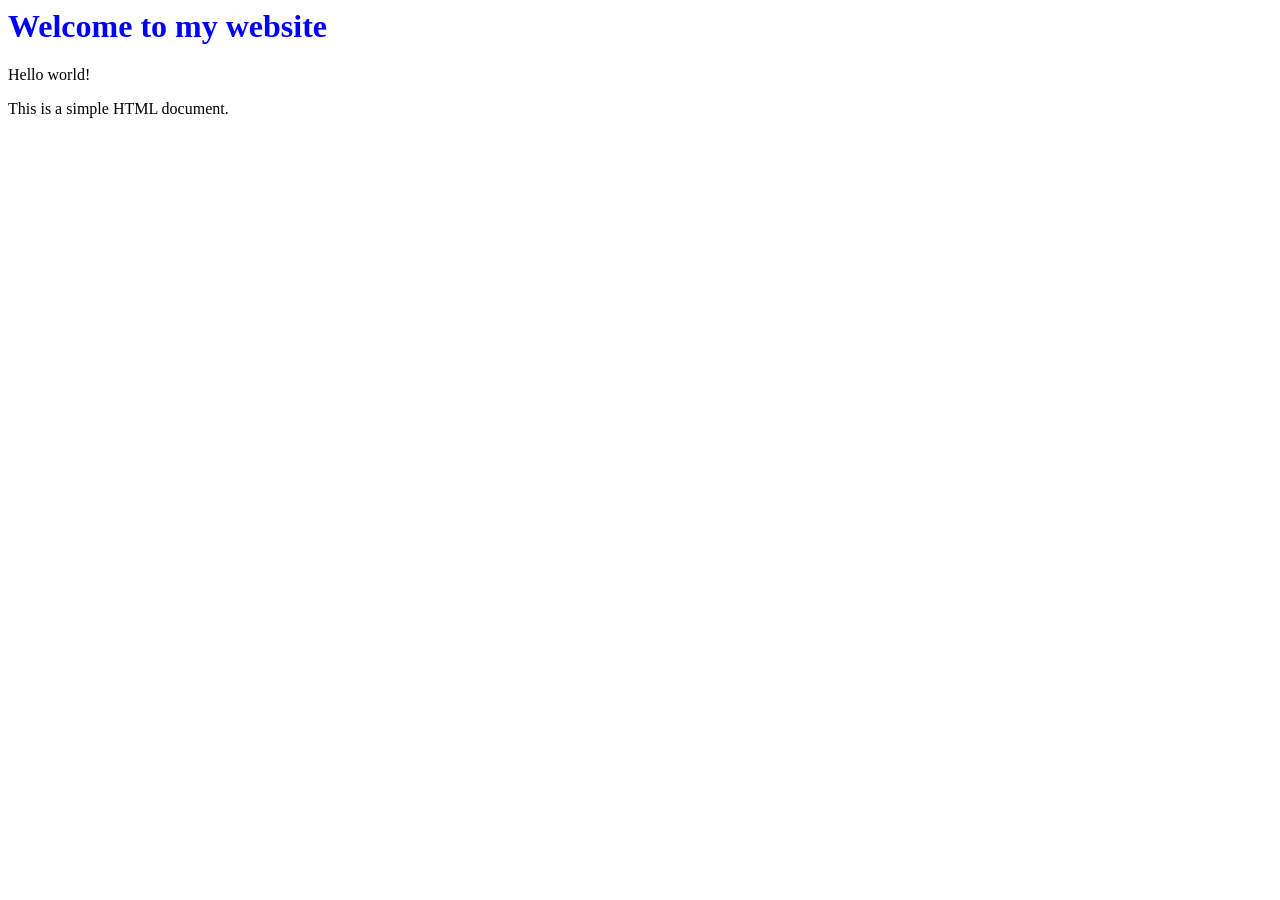
==== index.html @ 9e0e3a09 "Add initial HTML files for the website" ====
<html lang='en'>
<head>
    <meta charset='utf-8'>
    <meta name='viewport' content='width=device-width, initial-scale=1'>
    <title>Document</title>
</head>
<body> 
<h1 style="color: blue;"> Welcome to my website</h1>
<p>Hello world!</p>
<p>This is a simple HTML document. </p>
</body>
</html>
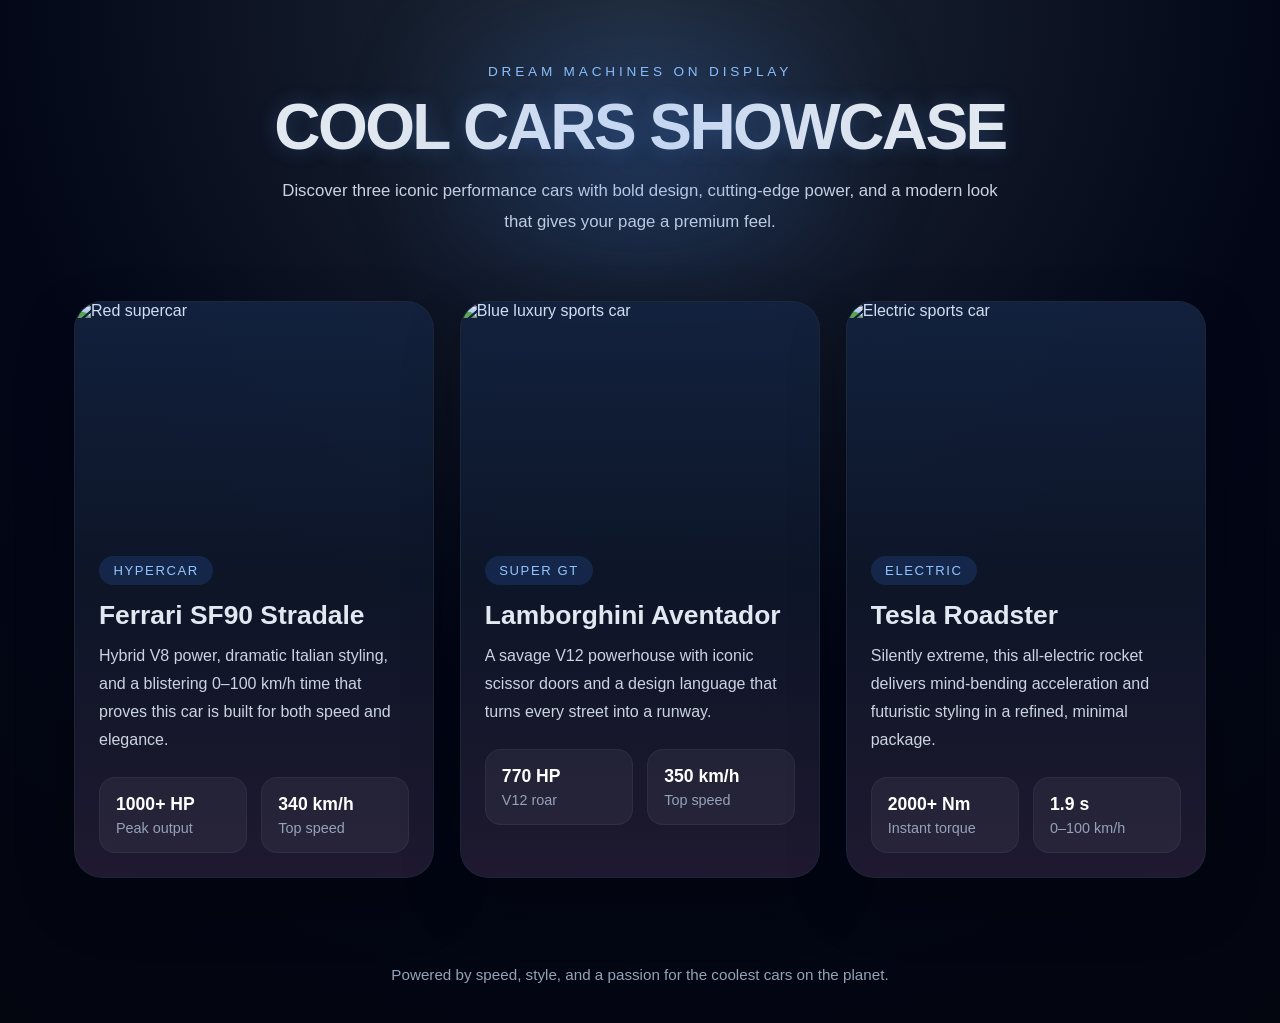
==== commit 9e715104: "Revamp index.html with structured layout and styling for Cool Cars Showcase" ====
--- a/index.html
+++ b/index.html
@@ -1,13 +1,240 @@
-<html lang='en'>
+<!DOCTYPE html>
+<html lang="en">
 <head>
-    <meta charset='utf-8'>
-    <meta name='viewport' content='width=device-width, initial-scale=1'>
-    <title>Document</title>
+    <meta charset="utf-8">
+    <meta name="viewport" content="width=device-width, initial-scale=1.0">
+    <title>Cool Cars Showcase</title>
+    <style>
+        :root {
+            color-scheme: dark;
+            color: #f8fafc;
+            background: #020617;
+        }
+
+        * {
+            box-sizing: border-box;
+        }
+
+        body {
+            margin: 0;
+            min-height: 100vh;
+            font-family: "Segoe UI", Tahoma, Geneva, Verdana, sans-serif;
+            background: radial-gradient(circle at top, #1f2937 0%, #020617 55%, #03060f 100%);
+            color: #e2e8f0;
+            overflow-x: hidden;
+        }
+
+        header {
+            padding: 4rem 1.5rem 2.5rem;
+            text-align: center;
+            position: relative;
+        }
+
+        header::after {
+            content: "";
+            position: absolute;
+            left: 50%;
+            bottom: 0;
+            width: 70vw;
+            height: 260px;
+            transform: translateX(-50%);
+            background: radial-gradient(circle, rgba(59,130,246,0.22), transparent 55%);
+            filter: blur(40px);
+            pointer-events: none;
+        }
+
+        .eyebrow {
+            letter-spacing: 0.28em;
+            font-size: 0.85rem;
+            color: #93c5fd;
+            text-transform: uppercase;
+            margin-bottom: 1rem;
+        }
+
+        h1 {
+            margin: 0;
+            font-size: clamp(2.8rem, 5vw, 4.5rem);
+            line-height: 1.02;
+            letter-spacing: -0.04em;
+            text-transform: uppercase;
+            text-shadow: 0 0 20px rgba(96,165,250,0.25);
+        }
+
+        p.lead {
+            max-width: 720px;
+            margin: 1rem auto 0;
+            color: #cbd5e1;
+            font-size: 1.05rem;
+            line-height: 1.8;
+        }
+
+        .grid {
+            display: grid;
+            gap: 1.6rem;
+            padding: 1.5rem;
+            max-width: 1180px;
+            margin: 0 auto 2.5rem;
+            grid-template-columns: repeat(auto-fit, minmax(280px, 1fr));
+        }
+
+        .card {
+            position: relative;
+            overflow: hidden;
+            border-radius: 1.75rem;
+            background: rgba(15,23,42,0.92);
+            border: 1px solid rgba(148,163,184,0.12);
+            box-shadow: 0 24px 60px rgba(0, 0, 0, 0.22);
+            transition: transform 240ms ease, box-shadow 240ms ease;
+        }
+
+        .card:hover {
+            transform: translateY(-8px);
+            box-shadow: 0 32px 80px rgba(0, 0, 0, 0.3);
+        }
+
+        .card::before {
+            content: "";
+            position: absolute;
+            inset: 0;
+            background: linear-gradient(180deg, rgba(59,130,246,0.1) 0%, transparent 48%, rgba(236,72,153,0.08) 100%);
+            pointer-events: none;
+        }
+
+        .card img {
+            width: 100%;
+            height: 230px;
+            object-fit: cover;
+            display: block;
+        }
+
+        .card-content {
+            position: relative;
+            padding: 1.5rem;
+            z-index: 1;
+        }
+
+        .badge {
+            display: inline-flex;
+            align-items: center;
+            padding: 0.45rem 0.9rem;
+            border-radius: 999px;
+            background: rgba(59,130,246,0.16);
+            color: #93c5fd;
+            font-size: 0.82rem;
+            text-transform: uppercase;
+            letter-spacing: 0.12em;
+            margin-bottom: 1rem;
+        }
+
+        .card h2 {
+            margin: 0 0 0.75rem;
+            font-size: 1.65rem;
+            line-height: 1.1;
+        }
+
+        .card p {
+            margin: 0 0 1.4rem;
+            color: #cbd5e1;
+            line-height: 1.75;
+        }
+
+        .stats {
+            display: grid;
+            gap: 0.9rem;
+            grid-template-columns: repeat(2, minmax(0, 1fr));
+        }
+
+        .stat {
+            padding: 1rem;
+            border-radius: 1rem;
+            background: rgba(255,255,255,0.05);
+            border: 1px solid rgba(148,163,184,0.08);
+        }
+
+        .stat strong {
+            display: block;
+            font-size: 1.1rem;
+            color: #ffffff;
+        }
+
+        .stat span {
+            display: block;
+            margin-top: 0.35rem;
+            color: #94a3b8;
+            font-size: 0.9rem;
+        }
+
+        footer {
+            text-align: center;
+            padding: 1.5rem 1rem 2.5rem;
+            color: #94a3b8;
+            font-size: 0.95rem;
+        }
+
+        @media (max-width: 640px) {
+            header {
+                padding-top: 3rem;
+            }
+
+            .card img {
+                height: 200px;
+            }
+
+            .stats {
+                grid-template-columns: 1fr;
+            }
+        }
+    </style>
 </head>
-<body> 
-<h1 style="color: blue;"> Welcome to my website</h1>
-<p>Hello world!</p>
-<p>This is a simple HTML document. </p>
+<body>
+    <header>
+        <div class="eyebrow">Dream machines on display</div>
+        <h1>Cool Cars Showcase</h1>
+        <p class="lead">Discover three iconic performance cars with bold design, cutting-edge power, and a modern look that gives your page a premium feel.</p>
+    </header>
+
+    <section class="grid">
+        <article class="card">
+            <img src="https://images.unsplash.com/photo-1503376780353-7e6692767b70?auto=format&fit=crop&w=1200&q=80" alt="Red supercar">
+            <div class="card-content">
+                <span class="badge">Hypercar</span>
+                <h2>Ferrari SF90 Stradale</h2>
+                <p>Hybrid V8 power, dramatic Italian styling, and a blistering 0–100 km/h time that proves this car is built for both speed and elegance.</p>
+                <div class="stats">
+                    <div class="stat"><strong>1000+ HP</strong><span>Peak output</span></div>
+                    <div class="stat"><strong>340 km/h</strong><span>Top speed</span></div>
+                </div>
+            </div>
+        </article>
+
+        <article class="card">
+            <img src="https://images.unsplash.com/photo-1511919884226-fd3cad34687c?auto=format&fit=crop&w=1200&q=80" alt="Blue luxury sports car">
+            <div class="card-content">
+                <span class="badge">Super GT</span>
+                <h2>Lamborghini Aventador</h2>
+                <p>A savage V12 powerhouse with iconic scissor doors and a design language that turns every street into a runway.</p>
+                <div class="stats">
+                    <div class="stat"><strong>770 HP</strong><span>V12 roar</span></div>
+                    <div class="stat"><strong>350 km/h</strong><span>Top speed</span></div>
+                </div>
+            </div>
+        </article>
+
+        <article class="card">
+            <img src="https://images.unsplash.com/photo-1493238792000-8113da705763?auto=format&fit=crop&w=1200&q=80" alt="Electric sports car">
+            <div class="card-content">
+                <span class="badge">Electric</span>
+                <h2>Tesla Roadster</h2>
+                <p>Silently extreme, this all-electric rocket delivers mind-bending acceleration and futuristic styling in a refined, minimal package.</p>
+                <div class="stats">
+                    <div class="stat"><strong>2000+ Nm</strong><span>Instant torque</span></div>
+                    <div class="stat"><strong>1.9 s</strong><span>0–100 km/h</span></div>
+                </div>
+            </div>
+        </article>
+    </section>
+
+    <footer>Powered by speed, style, and a passion for the coolest cars on the planet.</footer>
 </body>
 </html>
  
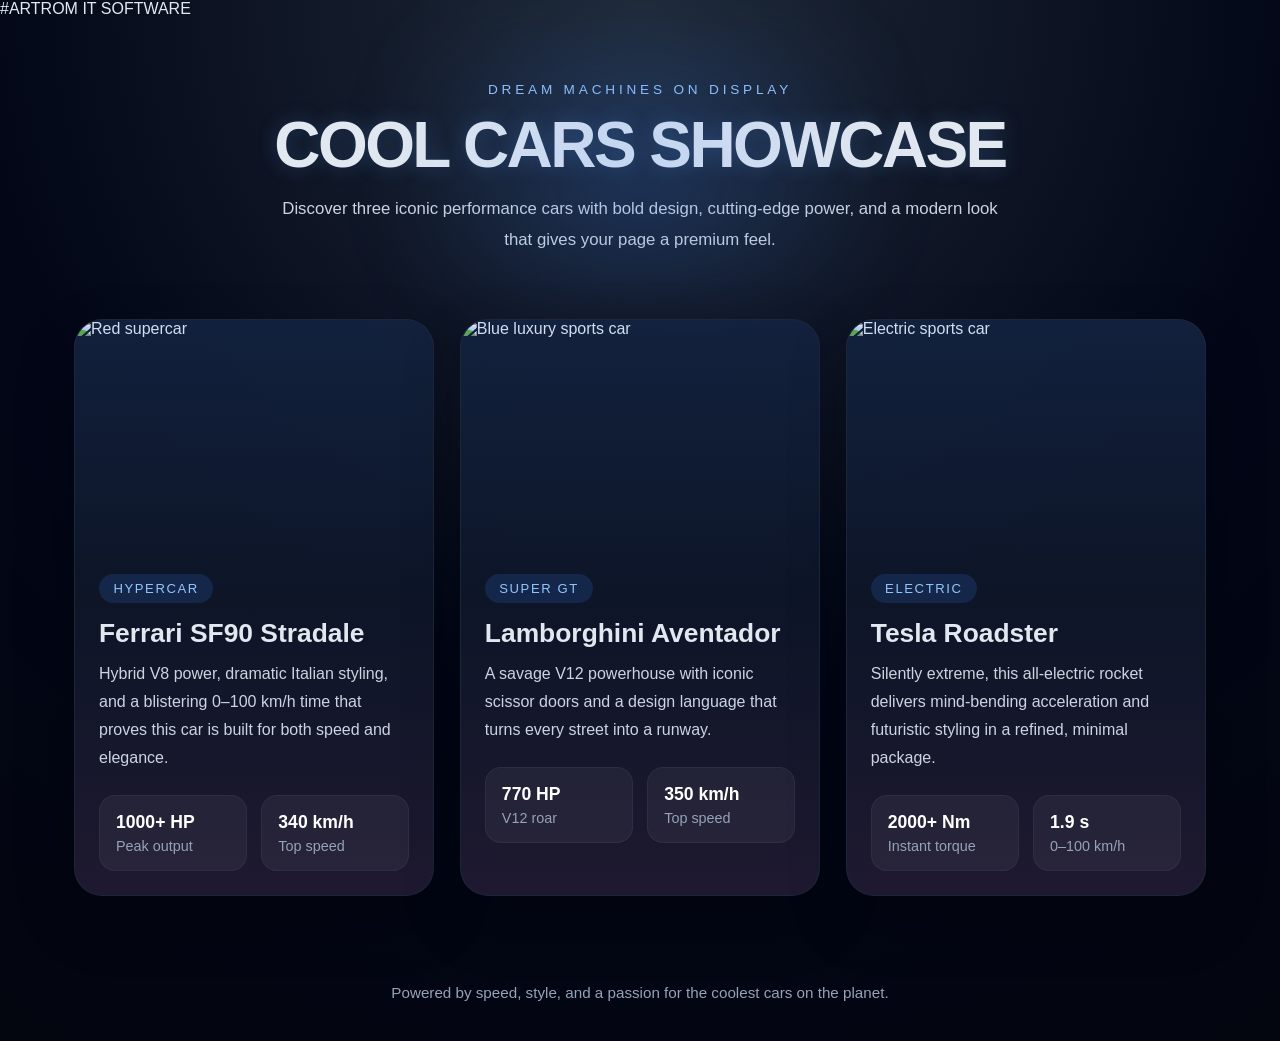
==== commit a255160f: "Add logo to the header in index.html" ====
--- a/index.html
+++ b/index.html
@@ -4,189 +4,10 @@
     <meta charset="utf-8">
     <meta name="viewport" content="width=device-width, initial-scale=1.0">
     <title>Cool Cars Showcase</title>
-    <style>
-        :root {
-            color-scheme: dark;
-            color: #f8fafc;
-            background: #020617;
-        }
-
-        * {
-            box-sizing: border-box;
-        }
-
-        body {
-            margin: 0;
-            min-height: 100vh;
-            font-family: "Segoe UI", Tahoma, Geneva, Verdana, sans-serif;
-            background: radial-gradient(circle at top, #1f2937 0%, #020617 55%, #03060f 100%);
-            color: #e2e8f0;
-            overflow-x: hidden;
-        }
-
-        header {
-            padding: 4rem 1.5rem 2.5rem;
-            text-align: center;
-            position: relative;
-        }
-
-        header::after {
-            content: "";
-            position: absolute;
-            left: 50%;
-            bottom: 0;
-            width: 70vw;
-            height: 260px;
-            transform: translateX(-50%);
-            background: radial-gradient(circle, rgba(59,130,246,0.22), transparent 55%);
-            filter: blur(40px);
-            pointer-events: none;
-        }
-
-        .eyebrow {
-            letter-spacing: 0.28em;
-            font-size: 0.85rem;
-            color: #93c5fd;
-            text-transform: uppercase;
-            margin-bottom: 1rem;
-        }
-
-        h1 {
-            margin: 0;
-            font-size: clamp(2.8rem, 5vw, 4.5rem);
-            line-height: 1.02;
-            letter-spacing: -0.04em;
-            text-transform: uppercase;
-            text-shadow: 0 0 20px rgba(96,165,250,0.25);
-        }
-
-        p.lead {
-            max-width: 720px;
-            margin: 1rem auto 0;
-            color: #cbd5e1;
-            font-size: 1.05rem;
-            line-height: 1.8;
-        }
-
-        .grid {
-            display: grid;
-            gap: 1.6rem;
-            padding: 1.5rem;
-            max-width: 1180px;
-            margin: 0 auto 2.5rem;
-            grid-template-columns: repeat(auto-fit, minmax(280px, 1fr));
-        }
-
-        .card {
-            position: relative;
-            overflow: hidden;
-            border-radius: 1.75rem;
-            background: rgba(15,23,42,0.92);
-            border: 1px solid rgba(148,163,184,0.12);
-            box-shadow: 0 24px 60px rgba(0, 0, 0, 0.22);
-            transition: transform 240ms ease, box-shadow 240ms ease;
-        }
-
-        .card:hover {
-            transform: translateY(-8px);
-            box-shadow: 0 32px 80px rgba(0, 0, 0, 0.3);
-        }
-
-        .card::before {
-            content: "";
-            position: absolute;
-            inset: 0;
-            background: linear-gradient(180deg, rgba(59,130,246,0.1) 0%, transparent 48%, rgba(236,72,153,0.08) 100%);
-            pointer-events: none;
-        }
-
-        .card img {
-            width: 100%;
-            height: 230px;
-            object-fit: cover;
-            display: block;
-        }
-
-        .card-content {
-            position: relative;
-            padding: 1.5rem;
-            z-index: 1;
-        }
-
-        .badge {
-            display: inline-flex;
-            align-items: center;
-            padding: 0.45rem 0.9rem;
-            border-radius: 999px;
-            background: rgba(59,130,246,0.16);
-            color: #93c5fd;
-            font-size: 0.82rem;
-            text-transform: uppercase;
-            letter-spacing: 0.12em;
-            margin-bottom: 1rem;
-        }
-
-        .card h2 {
-            margin: 0 0 0.75rem;
-            font-size: 1.65rem;
-            line-height: 1.1;
-        }
-
-        .card p {
-            margin: 0 0 1.4rem;
-            color: #cbd5e1;
-            line-height: 1.75;
-        }
-
-        .stats {
-            display: grid;
-            gap: 0.9rem;
-            grid-template-columns: repeat(2, minmax(0, 1fr));
-        }
-
-        .stat {
-            padding: 1rem;
-            border-radius: 1rem;
-            background: rgba(255,255,255,0.05);
-            border: 1px solid rgba(148,163,184,0.08);
-        }
-
-        .stat strong {
-            display: block;
-            font-size: 1.1rem;
-            color: #ffffff;
-        }
-
-        .stat span {
-            display: block;
-            margin-top: 0.35rem;
-            color: #94a3b8;
-            font-size: 0.9rem;
-        }
-
-        footer {
-            text-align: center;
-            padding: 1.5rem 1rem 2.5rem;
-            color: #94a3b8;
-            font-size: 0.95rem;
-        }
-
-        @media (max-width: 640px) {
-            header {
-                padding-top: 3rem;
-            }
-
-            .card img {
-                height: 200px;
-            }
-
-            .stats {
-                grid-template-columns: 1fr;
-            }
-        }
-    </style>
+    <link rel="stylesheet" href="css/styles.css">
 </head>
 <body>
+    <div class="logo">#ARTROM IT SOFTWARE</div>
     <header>
         <div class="eyebrow">Dream machines on display</div>
         <h1>Cool Cars Showcase</h1>
@@ -235,6 +56,7 @@
     </section>
 
     <footer>Powered by speed, style, and a passion for the coolest cars on the planet.</footer>
+    <script src="js/script.js"></script>
 </body>
 </html>
  
--- a/css/styles.css
+++ b/css/styles.css
@@ -0,0 +1,179 @@
+:root {
+    color-scheme: dark;
+    color: #f8fafc;
+    background: #020617;
+}
+
+* {
+    box-sizing: border-box;
+}
+
+body {
+    margin: 0;
+    min-height: 100vh;
+    font-family: "Segoe UI", Tahoma, Geneva, Verdana, sans-serif;
+    background: radial-gradient(circle at top, #1f2937 0%, #020617 55%, #03060f 100%);
+    color: #e2e8f0;
+    overflow-x: hidden;
+}
+
+header {
+    padding: 4rem 1.5rem 2.5rem;
+    text-align: center;
+    position: relative;
+}
+
+header::after {
+    content: "";
+    position: absolute;
+    left: 50%;
+    bottom: 0;
+    width: 70vw;
+    height: 260px;
+    transform: translateX(-50%);
+    background: radial-gradient(circle, rgba(59,130,246,0.22), transparent 55%);
+    filter: blur(40px);
+    pointer-events: none;
+}
+
+.eyebrow {
+    letter-spacing: 0.28em;
+    font-size: 0.85rem;
+    color: #93c5fd;
+    text-transform: uppercase;
+    margin-bottom: 1rem;
+}
+
+h1 {
+    margin: 0;
+    font-size: clamp(2.8rem, 5vw, 4.5rem);
+    line-height: 1.02;
+    letter-spacing: -0.04em;
+    text-transform: uppercase;
+    text-shadow: 0 0 20px rgba(96,165,250,0.25);
+}
+
+p.lead {
+    max-width: 720px;
+    margin: 1rem auto 0;
+    color: #cbd5e1;
+    font-size: 1.05rem;
+    line-height: 1.8;
+}
+
+.grid {
+    display: grid;
+    gap: 1.6rem;
+    padding: 1.5rem;
+    max-width: 1180px;
+    margin: 0 auto 2.5rem;
+    grid-template-columns: repeat(auto-fit, minmax(280px, 1fr));
+}
+
+.card {
+    position: relative;
+    overflow: hidden;
+    border-radius: 1.75rem;
+    background: rgba(15,23,42,0.92);
+    border: 1px solid rgba(148,163,184,0.12);
+    box-shadow: 0 24px 60px rgba(0, 0, 0, 0.22);
+    transition: transform 240ms ease, box-shadow 240ms ease;
+}
+
+.card:hover {
+    transform: translateY(-8px);
+    box-shadow: 0 32px 80px rgba(0, 0, 0, 0.3);
+}
+
+.card::before {
+    content: "";
+    position: absolute;
+    inset: 0;
+    background: linear-gradient(180deg, rgba(59,130,246,0.1) 0%, transparent 48%, rgba(236,72,153,0.08) 100%);
+    pointer-events: none;
+}
+
+.card img {
+    width: 100%;
+    height: 230px;
+    object-fit: cover;
+    display: block;
+}
+
+.card-content {
+    position: relative;
+    padding: 1.5rem;
+    z-index: 1;
+}
+
+.badge {
+    display: inline-flex;
+    align-items: center;
+    padding: 0.45rem 0.9rem;
+    border-radius: 999px;
+    background: rgba(59,130,246,0.16);
+    color: #93c5fd;
+    font-size: 0.82rem;
+    text-transform: uppercase;
+    letter-spacing: 0.12em;
+    margin-bottom: 1rem;
+}
+
+.card h2 {
+    margin: 0 0 0.75rem;
+    font-size: 1.65rem;
+    line-height: 1.1;
+}
+
+.card p {
+    margin: 0 0 1.4rem;
+    color: #cbd5e1;
+    line-height: 1.75;
+}
+
+.stats {
+    display: grid;
+    gap: 0.9rem;
+    grid-template-columns: repeat(2, minmax(0, 1fr));
+}
+
+.stat {
+    padding: 1rem;
+    border-radius: 1rem;
+    background: rgba(255,255,255,0.05);
+    border: 1px solid rgba(148,163,184,0.08);
+}
+
+.stat strong {
+    display: block;
+    font-size: 1.1rem;
+    color: #ffffff;
+}
+
+.stat span {
+    display: block;
+    margin-top: 0.35rem;
+    color: #94a3b8;
+    font-size: 0.9rem;
+}
+
+footer {
+    text-align: center;
+    padding: 1.5rem 1rem 2.5rem;
+    color: #94a3b8;
+    font-size: 0.95rem;
+}
+
+@media (max-width: 640px) {
+    header {
+        padding-top: 3rem;
+    }
+
+    .card img {
+        height: 200px;
+    }
+
+    .stats {
+        grid-template-columns: 1fr;
+    }
+}
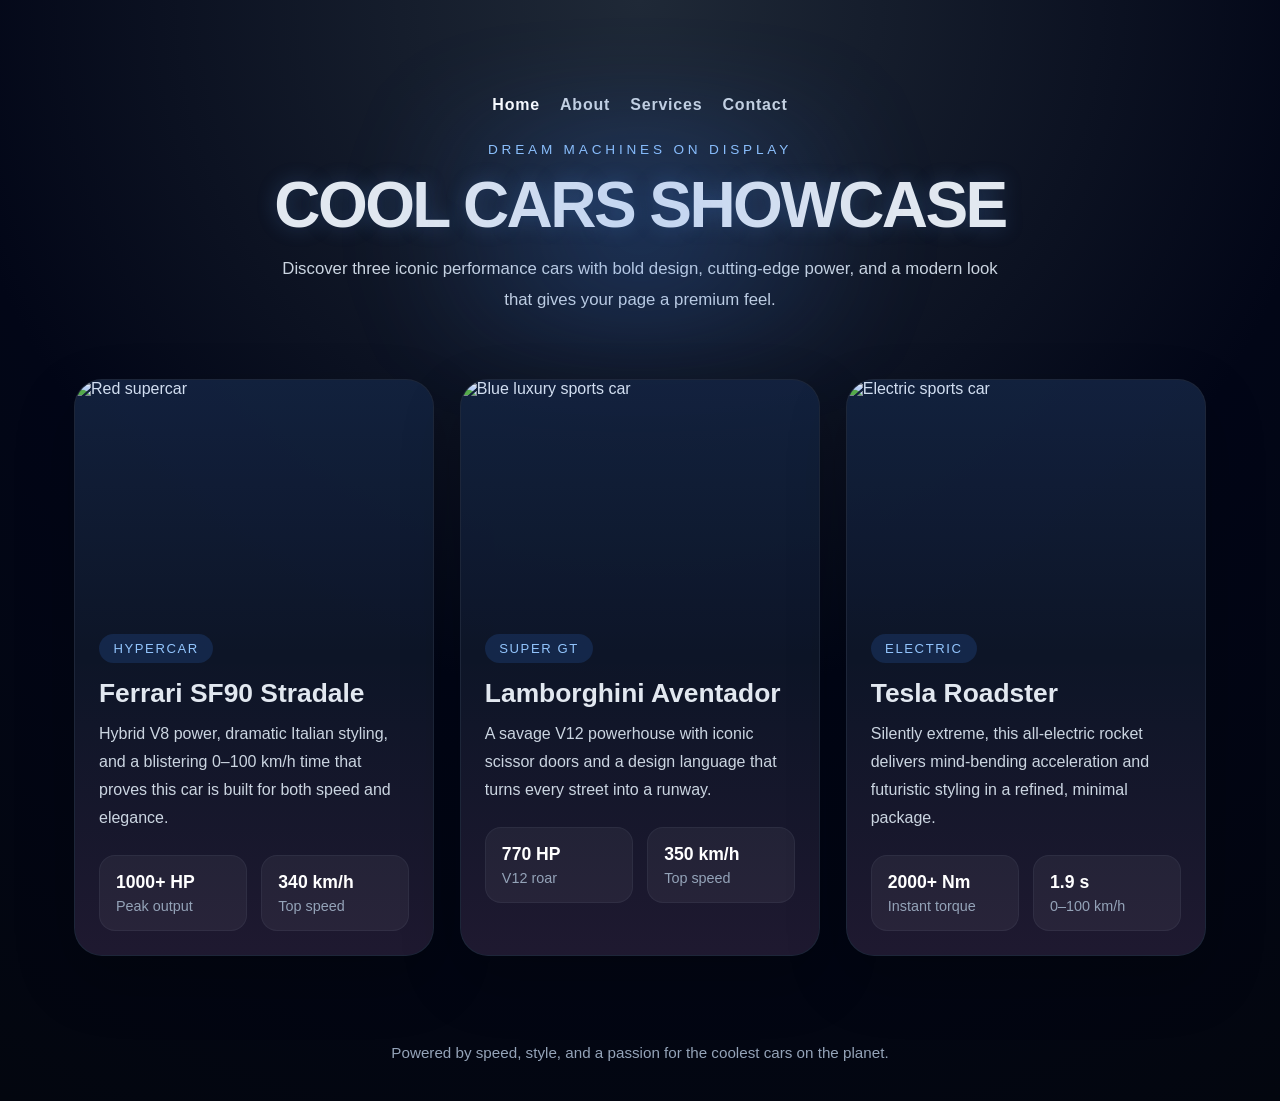
==== commit 122c2f40: "Add About, Contact, Services pages and corresponding styles for Cool Cars Showcase" ====
--- a/index.html
+++ b/index.html
@@ -4,11 +4,20 @@
     <meta charset="utf-8">
     <meta name="viewport" content="width=device-width, initial-scale=1.0">
     <title>Cool Cars Showcase</title>
-    <link rel="stylesheet" href="css/styles.css">
+    <link rel="stylesheet" href="css/home.css">
 </head>
 <body>
-    <div class="logo">#ARTROM IT SOFTWARE</div>
-    <header>
+    <header class="page-header">
+        <div class="top-row">
+            <nav>
+                <ul class="nav-list">
+                    <li><a class="active" href="index.html">Home</a></li>
+                    <li><a href="about.html">About</a></li>
+                    <li><a href="services.html">Services</a></li>
+                    <li><a href="contact.html">Contact</a></li>
+                </ul>
+            </nav>
+        </div>
         <div class="eyebrow">Dream machines on display</div>
         <h1>Cool Cars Showcase</h1>
         <p class="lead">Discover three iconic performance cars with bold design, cutting-edge power, and a modern look that gives your page a premium feel.</p>
--- a/css/home.css
+++ b/css/home.css
@@ -0,0 +1,241 @@
+:root {
+    color-scheme: dark;
+    color: #f8fafc;
+    background: #020617;
+}
+
+* {
+    box-sizing: border-box;
+}
+
+body {
+    margin: 0;
+    min-height: 100vh;
+    font-family: "Segoe UI", Tahoma, Geneva, Verdana, sans-serif;
+    background: radial-gradient(circle at top, #1f2937 0%, #020617 55%, #03060f 100%);
+    color: #e2e8f0;
+    overflow-x: hidden;
+}
+
+body::before {
+    content: "";
+    position: fixed;
+    inset: 0;
+    background: radial-gradient(circle at top left, rgba(59,130,246,0.15), transparent 30%),
+        radial-gradient(circle at bottom right, rgba(236,72,153,0.14), transparent 26%);
+    pointer-events: none;
+    z-index: -1;
+}
+
+.logo {
+    position: fixed;
+    top: 1.5rem;
+    left: 1.5rem;
+    font-size: 0.95rem;
+    font-weight: 700;
+    letter-spacing: 0.15em;
+    color: #60a5fa;
+    text-transform: uppercase;
+    z-index: 1000;
+    text-shadow: 0 0 15px rgba(96,165,250,0.3);
+}
+
+header {
+    padding: 5rem 1.5rem 2.5rem;
+    text-align: center;
+    position: relative;
+}
+
+header::after {
+    content: "";
+    position: absolute;
+    left: 50%;
+    bottom: 0;
+    width: 70vw;
+    height: 260px;
+    transform: translateX(-50%);
+    background: radial-gradient(circle, rgba(59,130,246,0.22), transparent 55%);
+    filter: blur(40px);
+    pointer-events: none;
+}
+
+.eyebrow {
+    letter-spacing: 0.28em;
+    font-size: 0.85rem;
+    color: #93c5fd;
+    text-transform: uppercase;
+    margin-bottom: 1rem;
+}
+
+h1 {
+    margin: 0;
+    font-size: clamp(2.8rem, 5vw, 4.5rem);
+    line-height: 1.02;
+    letter-spacing: -0.04em;
+    text-transform: uppercase;
+    text-shadow: 0 0 20px rgba(96,165,250,0.25);
+}
+
+p.lead {
+    max-width: 720px;
+    margin: 1rem auto 0;
+    color: #cbd5e1;
+    font-size: 1.05rem;
+    line-height: 1.8;
+}
+
+nav {
+    position: relative;
+    margin-top: 1rem;
+}
+
+.nav-list {
+    display: inline-flex;
+    gap: 1.25rem;
+    flex-wrap: wrap;
+    justify-content: center;
+    padding: 0;
+    margin: 0 auto 1.75rem;
+    list-style: none;
+}
+
+.nav-list a {
+    color: #cbd5e1;
+    text-decoration: none;
+    font-weight: 600;
+    letter-spacing: 0.05em;
+    transition: color 180ms ease, transform 180ms ease;
+}
+
+.nav-list a:hover,
+.nav-list a.active {
+    color: #ffffff;
+    transform: translateY(-1px);
+}
+
+.grid {
+    display: grid;
+    gap: 1.6rem;
+    padding: 1.5rem;
+    max-width: 1180px;
+    margin: 0 auto 2.5rem;
+    grid-template-columns: repeat(auto-fit, minmax(280px, 1fr));
+}
+
+.card {
+    position: relative;
+    overflow: hidden;
+    border-radius: 1.75rem;
+    background: rgba(15,23,42,0.92);
+    border: 1px solid rgba(148,163,184,0.12);
+    box-shadow: 0 24px 60px rgba(0, 0, 0, 0.22);
+    transition: transform 240ms ease, box-shadow 240ms ease;
+}
+
+.card:hover {
+    transform: translateY(-8px);
+    box-shadow: 0 32px 80px rgba(0, 0, 0, 0.3);
+}
+
+.card::before {
+    content: "";
+    position: absolute;
+    inset: 0;
+    background: linear-gradient(180deg, rgba(59,130,246,0.1) 0%, transparent 48%, rgba(236,72,153,0.08) 100%);
+    pointer-events: none;
+}
+
+.card img {
+    width: 100%;
+    height: 230px;
+    object-fit: cover;
+    display: block;
+}
+
+.card-content {
+    position: relative;
+    padding: 1.5rem;
+    z-index: 1;
+}
+
+.badge {
+    display: inline-flex;
+    align-items: center;
+    padding: 0.45rem 0.9rem;
+    border-radius: 999px;
+    background: rgba(59,130,246,0.16);
+    color: #93c5fd;
+    font-size: 0.82rem;
+    text-transform: uppercase;
+    letter-spacing: 0.12em;
+    margin-bottom: 1rem;
+}
+
+.card h2 {
+    margin: 0 0 0.75rem;
+    font-size: 1.65rem;
+    line-height: 1.1;
+}
+
+.card p {
+    margin: 0 0 1.4rem;
+    color: #cbd5e1;
+    line-height: 1.75;
+}
+
+.stats {
+    display: grid;
+    gap: 0.9rem;
+    grid-template-columns: repeat(2, minmax(0, 1fr));
+}
+
+.stat {
+    padding: 1rem;
+    border-radius: 1rem;
+    background: rgba(255,255,255,0.05);
+    border: 1px solid rgba(148,163,184,0.08);
+}
+
+.stat strong {
+    display: block;
+    font-size: 1.1rem;
+    color: #ffffff;
+}
+
+.stat span {
+    display: block;
+    margin-top: 0.35rem;
+    color: #94a3b8;
+    font-size: 0.9rem;
+}
+
+footer {
+    text-align: center;
+    padding: 1.5rem 1rem 2.5rem;
+    color: #94a3b8;
+    font-size: 0.95rem;
+}
+
+@media (max-width: 640px) {
+    header {
+        padding-top: 3rem;
+    }
+
+    .logo {
+        font-size: 0.85rem;
+        top: 1rem;
+        left: 1rem;
+    }
+
+    .card img {
+        height: 200px;
+    }
+
+    .stats {
+        grid-template-columns: 1fr;
+    }
+
+    .nav-list {
+        gap: 0.8rem;
+    }
+}
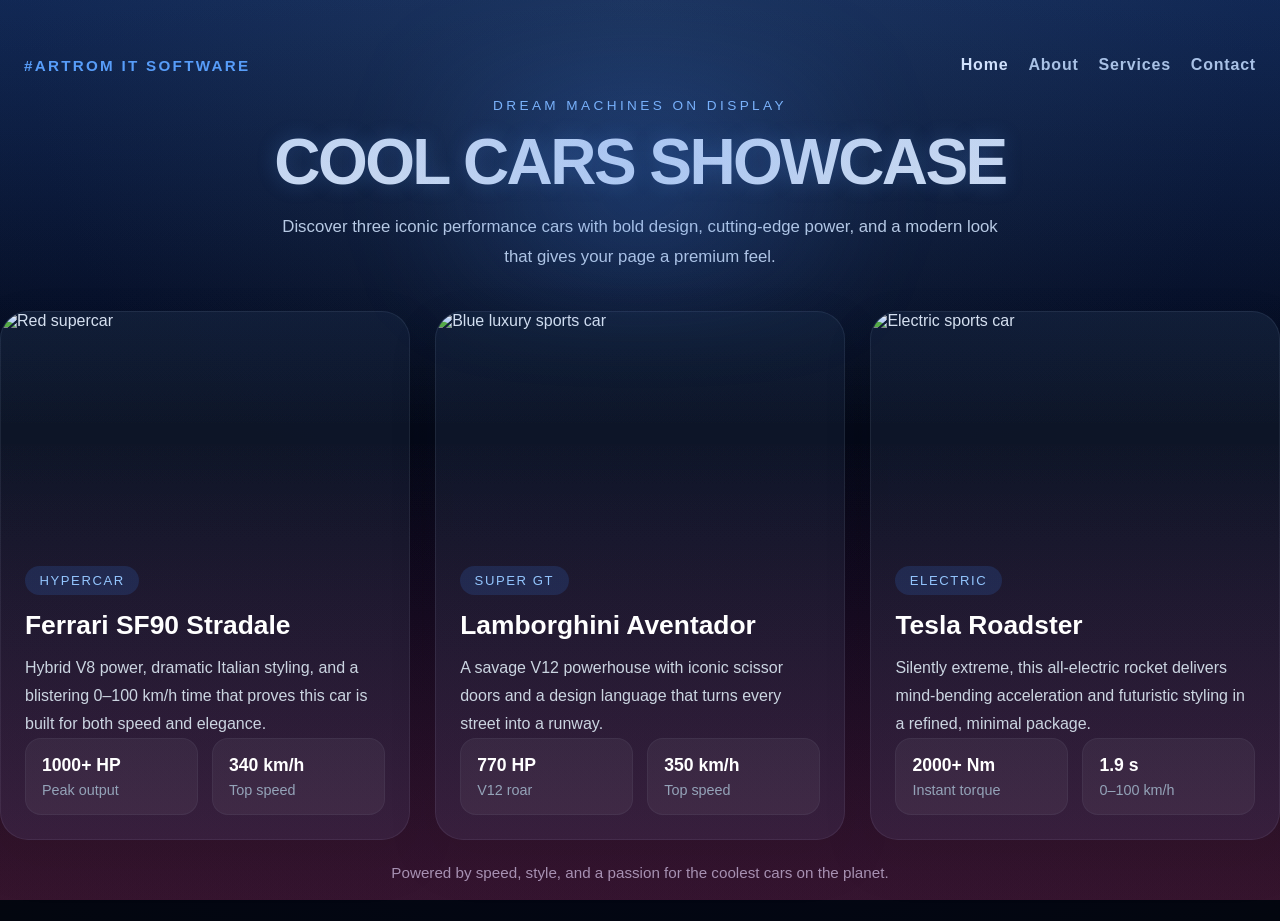
==== commit f608d178: "only styles.css. removed other css files." ====
--- a/index.html
+++ b/index.html
@@ -4,11 +4,12 @@
     <meta charset="utf-8">
     <meta name="viewport" content="width=device-width, initial-scale=1.0">
     <title>Cool Cars Showcase</title>
-    <link rel="stylesheet" href="css/home.css">
+    <link rel="stylesheet" href="css/styles.css">
 </head>
 <body>
     <header class="page-header">
         <div class="top-row">
+            <div class="logo">#ARTROM IT SOFTWARE</div>
             <nav>
                 <ul class="nav-list">
                     <li><a class="active" href="index.html">Home</a></li>
@@ -19,7 +20,7 @@
             </nav>
         </div>
         <div class="eyebrow">Dream machines on display</div>
-        <h1>Cool Cars Showcase</h1>
+        <h1> Cool Cars Showcase </h1>
         <p class="lead">Discover three iconic performance cars with bold design, cutting-edge power, and a modern look that gives your page a premium feel.</p>
     </header>
 
--- a/css/styles.css
+++ b/css/styles.css
@@ -0,0 +1,360 @@
+:root {
+    color-scheme: dark;
+    color: #f8fafc;
+    background: #020617;
+}
+
+* {
+    box-sizing: border-box;
+}
+
+body {
+    margin: 0;
+    min-height: 100vh;
+    font-family: "Segoe UI", Tahoma, Geneva, Verdana, sans-serif;
+    background: radial-gradient(circle at top, #111827 0%, #020617 55%, #03060f 100%);
+    color: #e2e8f0;
+    overflow-x: hidden;
+}
+
+body::before {
+    content: "";
+    position: fixed;
+    inset: 0;
+    background: radial-gradient(circle at top left, rgba(59,130,246,0.15), transparent 30%),
+        radial-gradient(circle at bottom right, rgba(236,72,153,0.12), transparent 26%);
+    pointer-events: none;
+    z-index: -1;
+}
+
+a {
+    color: inherit;
+}
+
+img {
+    max-width: 100%;
+    display: block;
+}
+
+.page-header {
+    padding: 3.5rem 1.5rem 2.5rem;
+    text-align: center;
+    position: relative;
+}
+
+.page-header::after {
+    content: "";
+    position: absolute;
+    left: 50%;
+    bottom: 0;
+    width: 70vw;
+    height: 260px;
+    transform: translateX(-50%);
+    background: radial-gradient(circle, rgba(59,130,246,0.22), transparent 55%);
+    filter: blur(40px);
+    pointer-events: none;
+}
+
+.top-row {
+    display: flex;
+    justify-content: space-between;
+    align-items: center;
+    flex-wrap: wrap;
+    gap: 1rem;
+    margin-bottom: 1.5rem;
+}
+
+.logo {
+    font-size: 0.95rem;
+    font-weight: 700;
+    letter-spacing: 0.15em;
+    color: #60a5fa;
+    text-transform: uppercase;
+}
+
+.nav-list {
+    display: flex;
+    flex-wrap: wrap;
+    gap: 1.25rem;
+    padding: 0;
+    margin: 0;
+    list-style: none;
+}
+
+.nav-list a {
+    color: #cbd5e1;
+    text-decoration: none;
+    font-weight: 600;
+    letter-spacing: 0.05em;
+    transition: color 180ms ease, transform 180ms ease;
+}
+
+.nav-list a:hover,
+.nav-list a.active {
+    color: #ffffff;
+    transform: translateY(-1px);
+}
+
+.eyebrow {
+    letter-spacing: 0.25em;
+    font-size: 0.85rem;
+    color: #93c5fd;
+    text-transform: uppercase;
+    margin-bottom: 1rem;
+}
+
+h1 {
+    margin: 0;
+    font-size: clamp(2.5rem, 5vw, 4.5rem);
+    line-height: 1.05;
+    letter-spacing: -0.04em;
+    text-transform: uppercase;
+    text-shadow: 0 0 20px rgba(96,165,250,0.25);
+}
+
+p.lead,
+p.subtitle {
+    max-width: 720px;
+    margin: 1rem auto 0;
+    color: #cbd5e1;
+    font-size: 1.05rem;
+    line-height: 1.75;
+}
+
+.content,
+.service-grid,
+.contact-panel {
+    max-width: 1180px;
+    margin: 0 auto;
+    padding: 2rem 1.5rem 3rem;
+}
+
+.grid,
+.service-grid {
+    display: grid;
+    gap: 1.6rem;
+    grid-template-columns: repeat(auto-fit, minmax(280px, 1fr));
+}
+
+.card,
+.service-card,
+.feature-card,
+.feature-list article,
+.contact-card,
+.faq-card {
+    overflow: hidden;
+    border-radius: 1.5rem;
+    background: rgba(15,23,42,0.92);
+    border: 1px solid rgba(148,163,184,0.12);
+    box-shadow: 0 20px 45px rgba(0,0,0,0.18);
+}
+
+.card {
+    border-radius: 1.75rem;
+}
+
+.card:hover,
+.service-card:hover,
+.feature-card:hover,
+.contact-card:hover,
+.faq-card:hover {
+    transform: translateY(-6px);
+}
+
+.card {
+    transition: transform 240ms ease, box-shadow 240ms ease;
+}
+
+.card::before {
+    content: "";
+    position: absolute;
+    inset: 0;
+    background: linear-gradient(180deg, rgba(59,130,246,0.1) 0%, transparent 48%, rgba(236,72,153,0.08) 100%);
+    pointer-events: none;
+}
+
+.card img,
+.service-card img {
+    width: 100%;
+    height: 230px;
+    object-fit: cover;
+}
+
+.card-content,
+.card-body,
+.feature-card,
+.feature-list article,
+.contact-item {
+    position: relative;
+    z-index: 1;
+}
+
+.card-content,
+.card-body,
+.feature-card,
+.feature-list article {
+    padding: 1.5rem;
+}
+
+.badge {
+    display: inline-flex;
+    align-items: center;
+    padding: 0.45rem 0.9rem;
+    border-radius: 999px;
+    background: rgba(59,130,246,0.16);
+    color: #93c5fd;
+    font-size: 0.82rem;
+    text-transform: uppercase;
+    letter-spacing: 0.12em;
+    margin-bottom: 1rem;
+}
+
+.card h2,
+.feature-card h2,
+.service-card h2,
+.faq-card h2,
+.contact-card h2 {
+    margin: 0 0 0.85rem;
+    color: #ffffff;
+}
+
+.card h2 {
+    font-size: 1.65rem;
+    line-height: 1.1;
+}
+
+.service-card h2 {
+    font-size: 1.55rem;
+}
+
+.card p,
+.card-body p,
+.feature-card p,
+.feature-list p,
+.faq-item p,
+.contact-item a,
+.contact-item address,
+p.subtitle {
+    margin: 0;
+    color: #cbd5e1;
+    line-height: 1.75;
+}
+
+.stats {
+    display: grid;
+    gap: 0.9rem;
+    grid-template-columns: repeat(2, minmax(0, 1fr));
+}
+
+.stat {
+    padding: 1rem;
+    border-radius: 1rem;
+    background: rgba(255,255,255,0.05);
+    border: 1px solid rgba(148,163,184,0.08);
+}
+
+.stat strong {
+    display: block;
+    font-size: 1.1rem;
+    color: #ffffff;
+}
+
+.stat span {
+    display: block;
+    margin-top: 0.35rem;
+    color: #94a3b8;
+    font-size: 0.9rem;
+}
+
+.feature-panel {
+    display: grid;
+    gap: 1.5rem;
+}
+
+.feature-list {
+    display: grid;
+    gap: 1rem;
+}
+
+.feature-list article h3 {
+    margin: 0 0 0.75rem;
+    font-size: 1.2rem;
+}
+
+.contact-grid {
+    display: grid;
+    gap: 1rem;
+}
+
+.contact-item {
+    display: grid;
+    gap: 0.4rem;
+    padding: 1rem 1.2rem;
+    border-radius: 1rem;
+    background: rgba(255,255,255,0.04);
+}
+
+.contact-item span {
+    color: #94a3b8;
+    font-size: 0.95rem;
+    letter-spacing: 0.05em;
+    text-transform: uppercase;
+}
+
+.contact-item a:hover {
+    color: #38bdf8;
+}
+
+.faq-item {
+    margin-bottom: 1.25rem;
+}
+
+.faq-item h3 {
+    margin: 0 0 0.65rem;
+    font-size: 1.15rem;
+}
+
+footer {
+    text-align: center;
+    padding: 1.5rem 1rem 2.5rem;
+    color: #94a3b8;
+    font-size: 0.95rem;
+}
+
+@media (min-width: 700px) {
+    .feature-panel {
+        grid-template-columns: 1.25fr 1fr;
+        align-items: start;
+    }
+}
+
+@media (max-width: 740px) {
+    .page-header {
+        padding-top: 3rem;
+    }
+
+    .top-row {
+        flex-direction: column;
+        align-items: stretch;
+    }
+
+    .nav-list {
+        justify-content: center;
+        gap: 0.9rem;
+    }
+}
+
+@media (max-width: 640px) {
+    .card img,
+    .service-card img {
+        height: 200px;
+    }
+
+    .stats,
+    .feature-panel,
+    .grid,
+    .service-grid,
+    .contact-grid {
+        grid-template-columns: 1fr;
+    }
+}
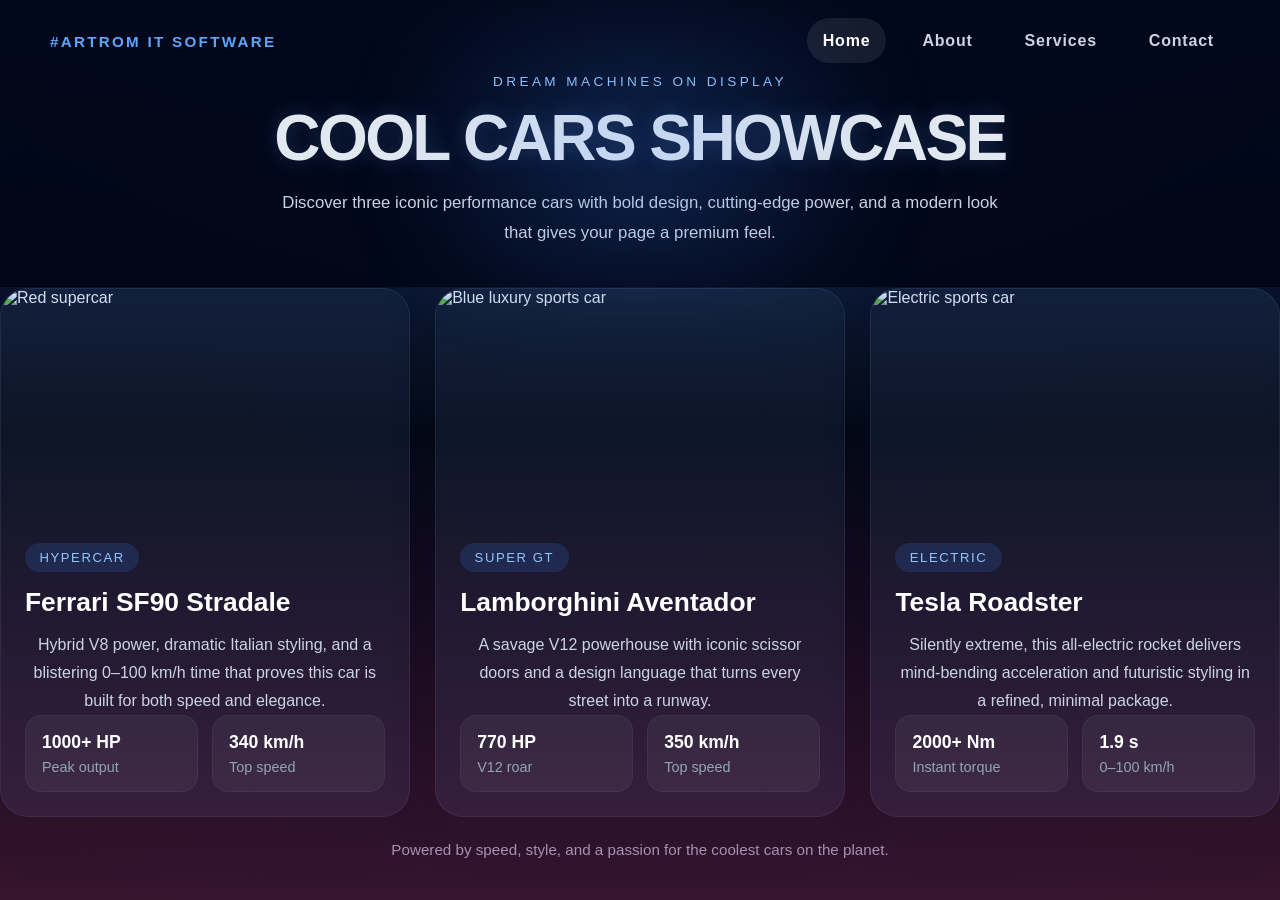
==== commit 7f0fd74b: "paragraph centered" ====
--- a/index.html
+++ b/index.html
@@ -21,7 +21,9 @@
         </div>
         <div class="eyebrow">Dream machines on display</div>
         <h1> Cool Cars Showcase </h1>
-        <p class="lead">Discover three iconic performance cars with bold design, cutting-edge power, and a modern look that gives your page a premium feel.</p>
+        <p class="lead" style="text-align: center;">
+            Discover three iconic performance cars with bold design, cutting-edge power, and a modern look that gives your page a premium feel.
+        </p>
     </header>
 
     <section class="grid">
--- a/css/styles.css
+++ b/css/styles.css
@@ -37,9 +37,14 @@
 }
 
 .page-header {
-    padding: 3.5rem 1.5rem 2.5rem;
+    padding: 2rem 1.5rem 2.5rem;
     text-align: center;
-    position: relative;
+    position: sticky;
+    top: 0;
+    z-index: 50;
+    background: rgba(2,6,23,0.92);
+    backdrop-filter: blur(18px);
+    border-bottom: 1px solid rgba(148,163,184,0.08);
 }
 
 .page-header::after {
@@ -62,6 +67,9 @@
     flex-wrap: wrap;
     gap: 1rem;
     margin-bottom: 1.5rem;
+    max-width: 1180px;
+    margin-left: auto;
+    margin-right: auto;
 }
 
 .logo {
@@ -86,12 +94,15 @@
     text-decoration: none;
     font-weight: 600;
     letter-spacing: 0.05em;
-    transition: color 180ms ease, transform 180ms ease;
+    padding: 0.85rem 1rem;
+    border-radius: 999px;
+    transition: background-color 180ms ease, color 180ms ease, transform 180ms ease;
 }
 
 .nav-list a:hover,
 .nav-list a.active {
     color: #ffffff;
+    background-color: rgba(255,255,255,0.08);
     transform: translateY(-1px);
 }
 
@@ -110,6 +121,10 @@
     letter-spacing: -0.04em;
     text-transform: uppercase;
     text-shadow: 0 0 20px rgba(96,165,250,0.25);
+}
+
+p {
+    text-align: center;
 }
 
 p.lead,
@@ -342,6 +357,11 @@
         justify-content: center;
         gap: 0.9rem;
     }
+
+    .nav-list a {
+        width: 100%;
+        text-align: center;
+    }
 }
 
 @media (max-width: 640px) {
